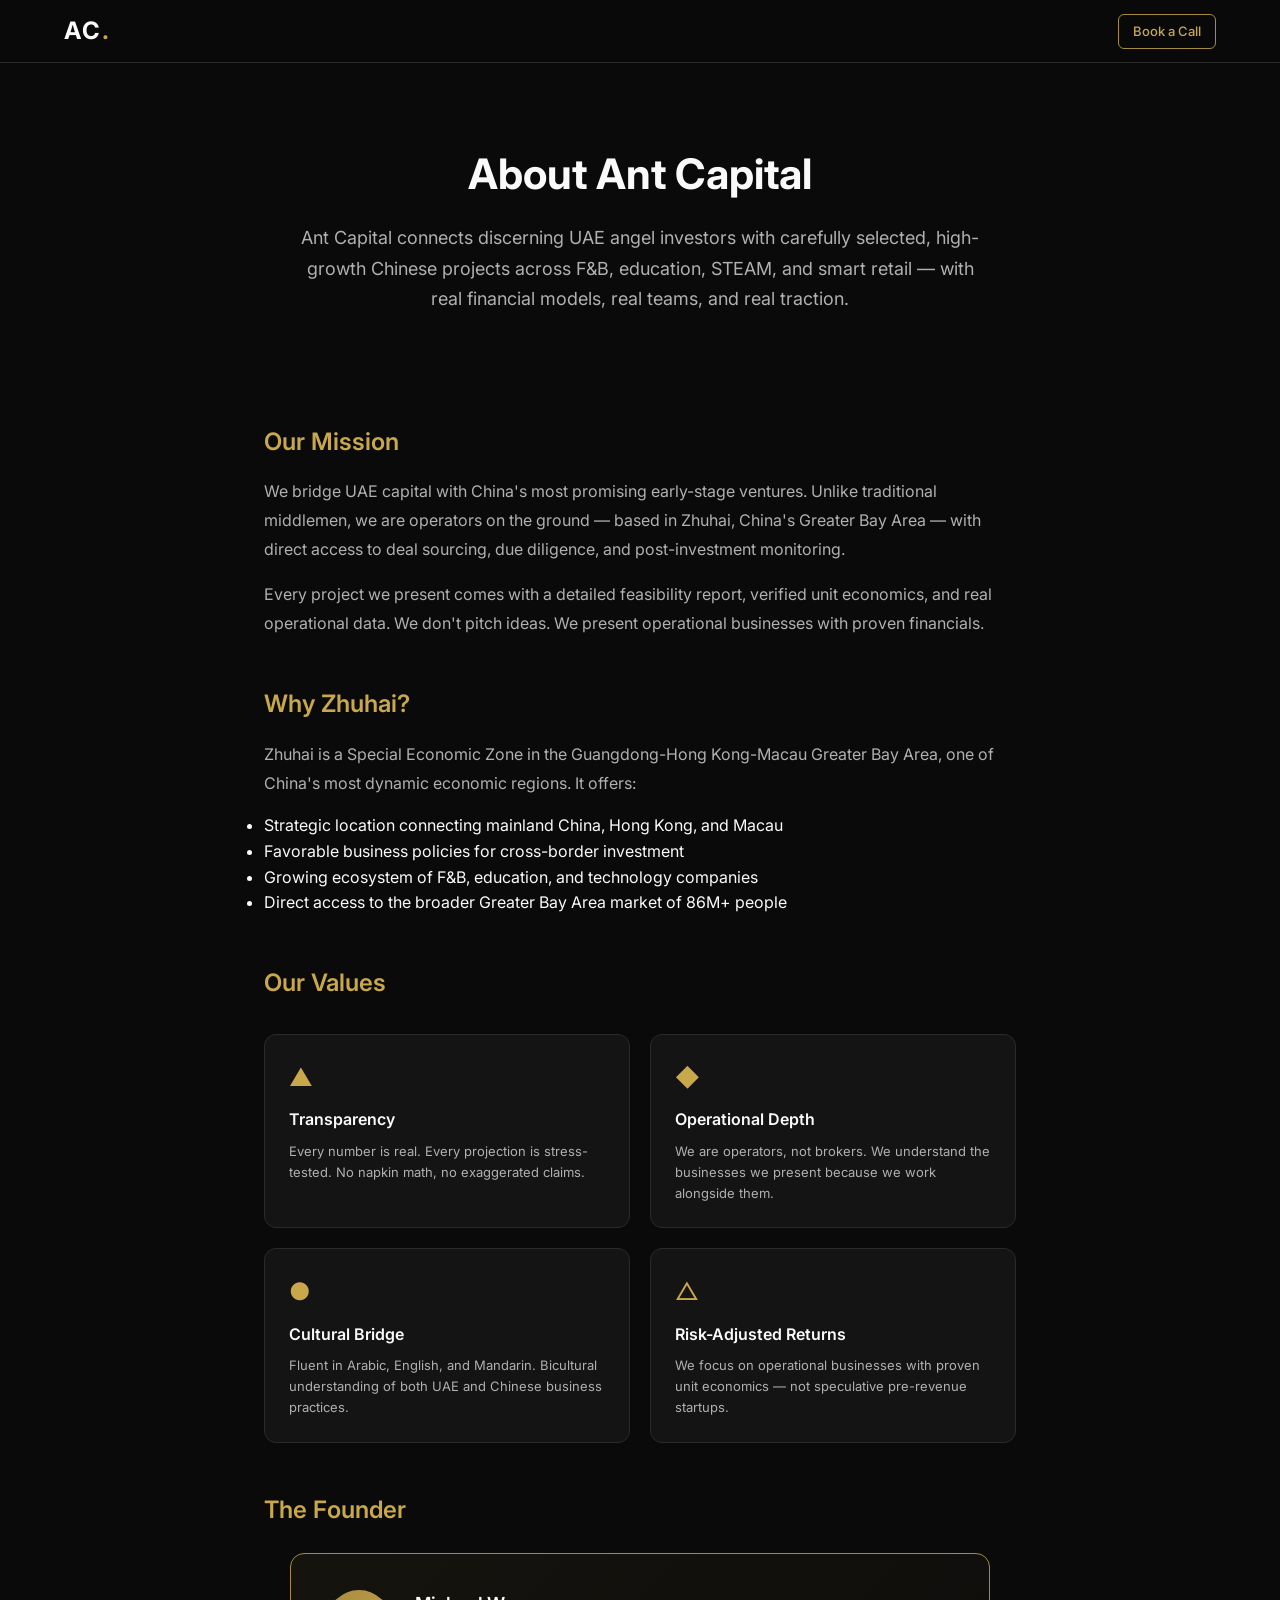
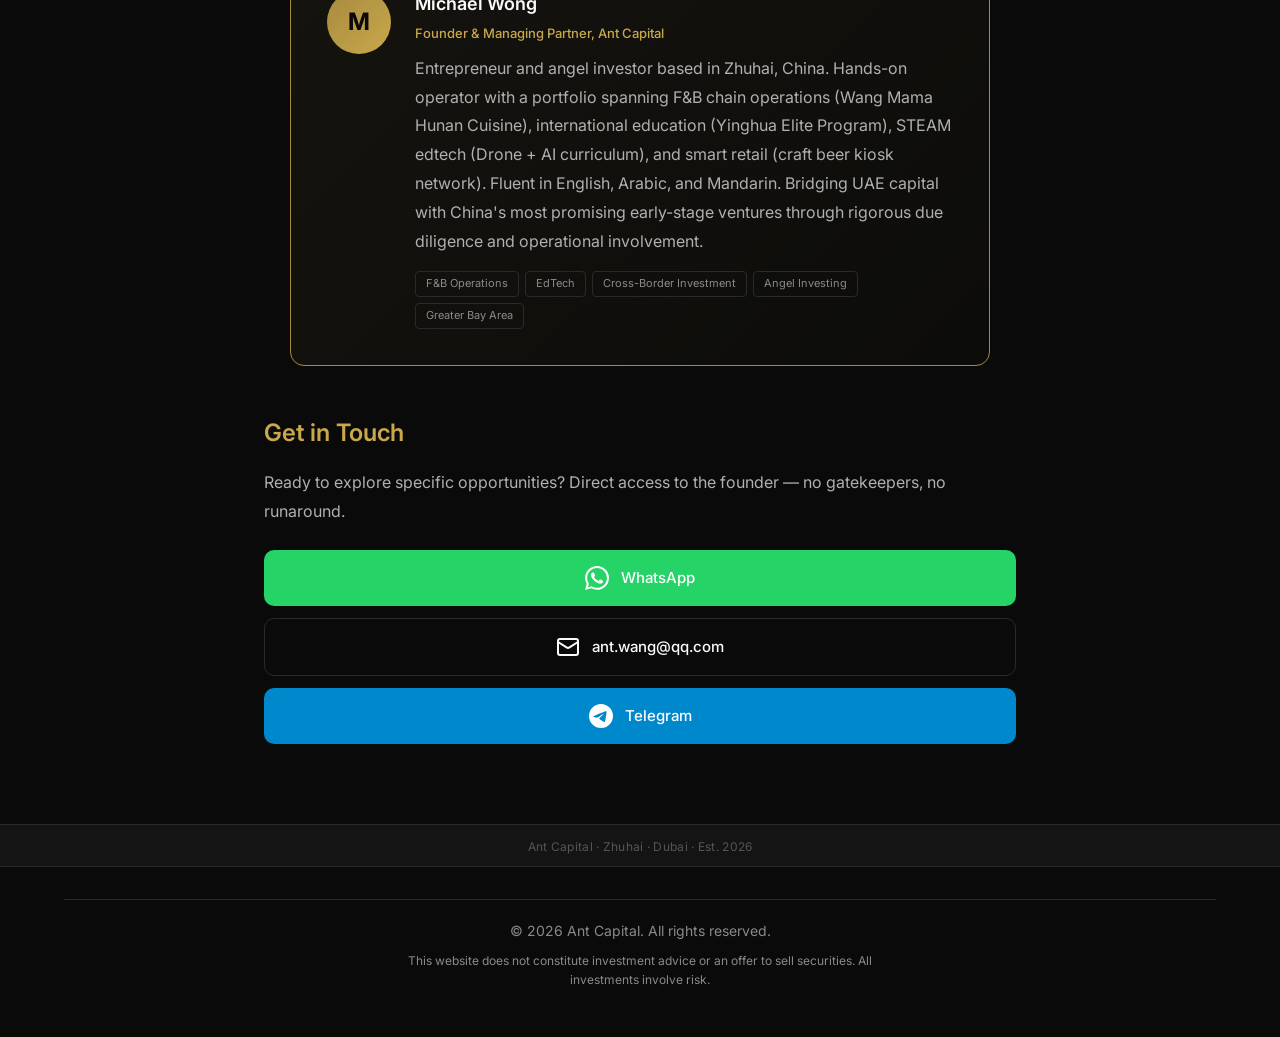
==== about.html @ ad4b2df5 "Fix all 17 issues: 5 P0 + 6 P1 + 6 P2 P0 fixes: - Fix social media dead links (replace # with real W" ====
<!DOCTYPE html>
<html lang="en">
<head>
<meta charset="UTF-8">
<meta name="viewport" content="width=device-width, initial-scale=1.0">
<title>About Ant Capital | Connecting UAE Capital with China Growth</title>
<meta name="description" content="Ant Capital connects UAE angel investors with vetted Chinese high-growth projects. Based in Zhuhai, China. Learn about our mission, founder, and investment approach.">
<meta property="og:title" content="About Ant Capital">
<meta property="og:description" content="Connecting UAE angel investors with vetted Chinese high-growth projects across F&B, education, STEAM, and smart retail.">
<meta property="og:type" content="website">
<meta property="og:url" content="https://china-antcapital.com/about.html">
<meta property="og:image" content="https://china-antcapital.com/og-image.png">
<meta property="og:site_name" content="Ant Capital">
<meta name="twitter:card" content="summary_large_image">
<meta name="twitter:image" content="https://china-antcapital.com/og-image.png">
<link rel="canonical" href="https://china-antcapital.com/about.html">
<link rel="preconnect" href="https://fonts.googleapis.com">
<link href="https://fonts.googleapis.com/css2?family=Inter:wght@300;400;500;600;700&display=swap" rel="stylesheet">
<link rel="stylesheet" href="style.css">
<style>
  .about-hero { text-align: center; padding: 140px 24px 60px; }
  .about-hero h1 { font-size: clamp(28px, 4vw, 42px); font-weight: 700; margin-bottom: 16px; }
  .about-hero p { color: var(--gray-light); font-size: 18px; max-width: 700px; margin: 0 auto; line-height: 1.7; }
  .about-container { max-width: 800px; margin: 0 auto 80px; padding: 0 24px; }
  .about-container h2 { font-size: 24px; color: var(--gold); margin: 48px 0 16px; font-weight: 600; }
  .about-container p { font-size: 16px; line-height: 1.8; color: var(--gray-light); margin-bottom: 16px; }
  .about-values { display: grid; grid-template-columns: repeat(auto-fit, minmax(240px, 1fr)); gap: 20px; margin: 32px 0; }
  .about-value { background: var(--dark-card); border: 1px solid var(--dark-border); border-radius: 12px; padding: 24px; }
  .about-value h4 { font-size: 16px; font-weight: 600; margin-bottom: 8px; color: var(--white); }
  .about-value p { font-size: 13px; color: var(--gray-light); margin: 0; line-height: 1.6; }
  .about-value-icon { font-size: 24px; color: var(--gold); margin-bottom: 10px; }
</style>
<script type="application/ld+json">
{
  "@context": "https://schema.org",
  "@type": "AboutPage",
  "name": "About Ant Capital",
  "url": "https://china-antcapital.com/about.html",
  "mainEntity": {
    "@type": "Organization",
    "name": "Ant Capital",
    "url": "https://china-antcapital.com",
    "foundingDate": "2026",
    "founder": {
      "@type": "Person",
      "name": "Michael Wong",
      "jobTitle": "Founder & Managing Partner",
      "email": "ant.wang@qq.com"
    },
    "address": {
      "@type": "PostalAddress",
      "addressLocality": "Zhuhai",
      "addressCountry": "CN"
    }
  }
}
</script>
<script type="application/ld+json">
{
  "@context": "https://schema.org",
  "@type": "BreadcrumbList",
  "itemListElement": [
    { "@type": "ListItem", "position": 1, "name": "Home", "item": "https://china-antcapital.com/" },
    { "@type": "ListItem", "position": 2, "name": "About", "item": "https://china-antcapital.com/about.html" }
  ]
}
</script>
</head>
<body>
<nav class="topbar">
  <div class="topbar-inner">
    <a href="/" class="logo">AC<span class="logo-accent">.</span></a>
    <div class="topbar-right">
      <a href="/#contact" class="topbar-cta">Book a Call</a>
    </div>
  </div>
</nav>

<div class="about-hero">
  <h1>About Ant Capital</h1>
  <p>Ant Capital connects discerning UAE angel investors with carefully selected, high-growth Chinese projects across F&B, education, STEAM, and smart retail — with real financial models, real teams, and real traction.</p>
</div>

<div class="about-container">
  <h2>Our Mission</h2>
  <p>We bridge UAE capital with China's most promising early-stage ventures. Unlike traditional middlemen, we are operators on the ground — based in Zhuhai, China's Greater Bay Area — with direct access to deal sourcing, due diligence, and post-investment monitoring.</p>
  <p>Every project we present comes with a detailed feasibility report, verified unit economics, and real operational data. We don't pitch ideas. We present operational businesses with proven financials.</p>

  <h2>Why Zhuhai?</h2>
  <p>Zhuhai is a Special Economic Zone in the Guangdong-Hong Kong-Macau Greater Bay Area, one of China's most dynamic economic regions. It offers:</p>
  <ul>
    <li>Strategic location connecting mainland China, Hong Kong, and Macau</li>
    <li>Favorable business policies for cross-border investment</li>
    <li>Growing ecosystem of F&B, education, and technology companies</li>
    <li>Direct access to the broader Greater Bay Area market of 86M+ people</li>
  </ul>

  <h2>Our Values</h2>
  <div class="about-values">
    <div class="about-value">
      <div class="about-value-icon">&#9650;</div>
      <h4>Transparency</h4>
      <p>Every number is real. Every projection is stress-tested. No napkin math, no exaggerated claims.</p>
    </div>
    <div class="about-value">
      <div class="about-value-icon">&#9670;</div>
      <h4>Operational Depth</h4>
      <p>We are operators, not brokers. We understand the businesses we present because we work alongside them.</p>
    </div>
    <div class="about-value">
      <div class="about-value-icon">&#9679;</div>
      <h4>Cultural Bridge</h4>
      <p>Fluent in Arabic, English, and Mandarin. Bicultural understanding of both UAE and Chinese business practices.</p>
    </div>
    <div class="about-value">
      <div class="about-value-icon">&#9651;</div>
      <h4>Risk-Adjusted Returns</h4>
      <p>We focus on operational businesses with proven unit economics — not speculative pre-revenue startups.</p>
    </div>
  </div>

  <h2>The Founder</h2>
  <div class="team-single" style="margin-top: 24px;">
    <div class="team-card founder-card">
      <div class="team-avatar">M</div>
      <div class="team-info">
        <h3 class="team-name">Michael Wong</h3>
        <div class="team-role">Founder & Managing Partner, Ant Capital</div>
        <p class="team-bio">Entrepreneur and angel investor based in Zhuhai, China. Hands-on operator with a portfolio spanning F&B chain operations (Wang Mama Hunan Cuisine), international education (Yinghua Elite Program), STEAM edtech (Drone + AI curriculum), and smart retail (craft beer kiosk network). Fluent in English, Arabic, and Mandarin. Bridging UAE capital with China's most promising early-stage ventures through rigorous due diligence and operational involvement.</p>
        <div class="team-tags">
          <span class="team-tag">F&B Operations</span>
          <span class="team-tag">EdTech</span>
          <span class="team-tag">Cross-Border Investment</span>
          <span class="team-tag">Angel Investing</span>
          <span class="team-tag">Greater Bay Area</span>
        </div>
      </div>
    </div>
  </div>

  <h2>Get in Touch</h2>
  <p>Ready to explore specific opportunities? Direct access to the founder — no gatekeepers, no runaround.</p>
  <div class="contact-methods" style="margin-top: 24px;">
    <a href="https://wa.me/8618666983319" class="contact-btn whatsapp" target="_blank" rel="noopener">
      <svg width="24" height="24" viewBox="0 0 24 24" fill="currentColor"><path d="M17.472 14.382c-.297-.149-1.758-.867-2.03-.967-.273-.099-.471-.148-.67.15-.197.297-.767.966-.94 1.164-.173.199-.347.223-.644.075-.297-.15-1.255-.463-2.39-1.475-.883-.788-1.48-1.761-1.653-2.059-.173-.297-.018-.458.13-.606.134-.133.298-.347.446-.52.149-.174.198-.298.298-.497.099-.198.05-.371-.025-.52-.075-.149-.669-1.612-.916-2.207-.242-.579-.487-.5-.669-.51-.173-.008-.371-.01-.57-.01-.198 0-.52.074-.792.372-.272.297-1.04 1.016-1.04 2.479 0 1.462 1.065 2.875 1.213 3.074.149.198 2.096 3.2 5.077 4.487.709.306 1.262.489 1.694.625.712.227 1.36.195 1.871.118.571-.085 1.758-.719 2.006-1.413.248-.694.248-1.289.173-1.413-.074-.124-.272-.198-.57-.347m-5.421 7.403h-.004a9.87 9.87 0 01-5.031-1.378l-.361-.214-3.741.982.998-3.648-.235-.374a9.86 9.86 0 01-1.51-5.26c.001-5.45 4.436-9.884 9.888-9.884 2.64 0 5.122 1.03 6.988 2.898a9.825 9.825 0 012.893 6.994c-.003 5.45-4.437 9.884-9.885 9.884m8.413-18.297A11.815 11.815 0 0012.05 0C5.495 0 .16 5.335.157 11.892c0 2.096.547 4.142 1.588 5.945L.057 24l6.305-1.654a11.882 11.882 0 005.683 1.448h.005c6.554 0 11.89-5.335 11.893-11.893a11.821 11.821 0 00-3.48-8.413z"/></svg>
      <span>WhatsApp</span>
    </a>
    <a href="mailto:ant.wang@qq.com" class="contact-btn email">
      <svg width="24" height="24" viewBox="0 0 24 24" fill="none" stroke="currentColor" stroke-width="2" stroke-linecap="round" stroke-linejoin="round"><rect x="2" y="4" width="20" height="16" rx="2"/><path d="m22 7-8.97 5.7a1.94 1.94 0 0 1-2.06 0L2 7"/></svg>
      <span>ant.wang@qq.com</span>
    </a>
    <a href="https://t.me/MichaelWong7898" class="contact-btn telegram" target="_blank" rel="noopener">
      <svg width="24" height="24" viewBox="0 0 24 24" fill="currentColor"><path d="M11.944 0A12 12 0 0 0 0 12a12 12 0 0 0 12 12 12 12 0 0 0 12-12A12 12 0 0 0 12 0a12 12 0 0 0-.056 0zm4.962 7.224c.1-.002.321.023.465.14a.506.506 0 0 1 .171.325c.016.093.036.306.02.472-.18 1.898-.962 6.502-1.36 8.627-.168.9-.499 1.201-.82 1.23-.696.065-1.225-.46-1.9-.902-1.056-.693-1.653-1.124-2.678-1.8-1.185-.78-.417-1.21.258-1.91.177-.184 3.247-2.977 3.307-3.23.007-.032.014-.15-.056-.212s-.174-.041-.249-.024c-.106.024-1.793 1.14-5.061 3.345-.48.33-.913.49-1.302.48-.428-.008-1.252-.241-1.865-.44-.752-.245-1.349-.374-1.297-.789.027-.216.325-.437.893-.663 3.498-1.524 5.83-2.529 6.998-3.014 3.332-1.386 4.025-1.627 4.476-1.635z"/></svg>
      <span>Telegram</span>
    </a>
  </div>
</div>

<footer class="footer">
  <div class="container">
    <div class="footer-bottom">
      <p>&copy; 2026 Ant Capital. All rights reserved.</p>
      <p class="footer-disclaimer">This website does not constitute investment advice or an offer to sell securities. All investments involve risk.</p>
    </div>
  </div>
</footer>
<script src="stats.js"></script>
</body>
</html>
---- style.css ----
/* ==================== CSS Variables ==================== */
:root {
  --gold: #C9A84C;
  --gold-light: #E8D48B;
  --gold-dark: #A68A3E;
  --dark: #0A0A0A;
  --dark-card: #141414;
  --dark-border: #2A2A2A;
  --white: #FAFAFA;
  --gray: #8A8A8A;
  --gray-light: #B0B0B0;
  --font-en: 'Inter', sans-serif;
  --font-ar: 'Noto Sans Arabic', sans-serif;
  --font-zh: 'Noto Sans SC', sans-serif;
}

/* ==================== Reset ==================== */
*, *::before, *::after { margin: 0; padding: 0; box-sizing: border-box; }

html { scroll-behavior: smooth; }

body {
  background: var(--dark);
  color: var(--white);
  font-family: var(--font-en);
  line-height: 1.6;
  overflow-x: hidden;
}

body[lang="ar"] {
  font-family: var(--font-ar);
  direction: rtl;
}

body[lang="zh"] {
  font-family: var(--font-zh);
  direction: ltr;
}

a { color: inherit; text-decoration: none; }
img { max-width: 100%; }

.container { max-width: 1200px; margin: 0 auto; padding: 0 24px; }

.gold { color: var(--gold); }

/* ==================== Topbar ==================== */
.topbar {
  position: fixed;
  top: 0; left: 0; right: 0;
  z-index: 1000;
  background: rgba(10,10,10,0.85);
  backdrop-filter: blur(20px);
  border-bottom: 1px solid var(--dark-border);
  padding: 12px 0;
}

.topbar-inner {
  max-width: 1200px;
  margin: 0 auto;
  padding: 0 24px;
  display: flex;
  justify-content: space-between;
  align-items: center;
}

.topbar-right {
  display: flex;
  align-items: center;
  gap: 16px;
}

.topbar-cta {
  font-size: 13px;
  font-weight: 500;
  color: var(--gold);
  border: 1px solid var(--gold-dark);
  padding: 6px 14px;
  border-radius: 6px;
  transition: all 0.3s;
  white-space: nowrap;
}

.topbar-cta:hover {
  background: var(--gold);
  color: var(--dark);
}

.topbar-link {
  font-size: 13px;
  font-weight: 500;
  color: var(--gray-light);
  transition: color 0.2s;
}

.topbar-link:hover {
  color: var(--gold);
}

.logo {
  font-size: 24px;
  font-weight: 700;
  letter-spacing: 2px;
  color: var(--white);
}

.logo-accent { color: var(--gold); }

.lang-switcher {
  display: flex;
  gap: 4px;
  background: var(--dark-card);
  border-radius: 8px;
  padding: 4px;
  border: 1px solid var(--dark-border);
}

.lang-btn {
  background: transparent;
  border: none;
  color: var(--gray);
  padding: 6px 14px;
  border-radius: 6px;
  cursor: pointer;
  font-size: 13px;
  font-weight: 500;
  transition: all 0.3s;
  font-family: var(--font-en);
}

.lang-btn:hover { color: var(--white); }
.lang-btn.active {
  background: var(--gold);
  color: var(--dark);
}

/* ==================== Hero ==================== */
.hero {
  position: relative;
  min-height: 100vh;
  display: flex;
  align-items: center;
  justify-content: center;
  text-align: center;
  overflow: hidden;
  background: radial-gradient(ellipse at 50% 0%, rgba(201,168,76,0.15) 0%, transparent 60%),
              radial-gradient(ellipse at 80% 50%, rgba(201,168,76,0.05) 0%, transparent 40%),
              var(--dark);
}

.hero::before {
  content: '';
  position: absolute;
  top: -50%; left: -50%;
  width: 200%; height: 200%;
  background: repeating-linear-gradient(
    0deg,
    transparent,
    transparent 49px,
    rgba(201,168,76,0.03) 50px
  ),
  repeating-linear-gradient(
    90deg,
    transparent,
    transparent 49px,
    rgba(201,168,76,0.03) 50px
  );
  animation: gridMove 20s linear infinite;
}

@keyframes gridMove {
  0% { transform: translate(0, 0); }
  100% { transform: translate(50px, 50px); }
}

.hero-content {
  position: relative;
  z-index: 1;
  padding: 120px 24px 80px;
  max-width: 900px;
}

.hero-badge {
  display: inline-block;
  border: 1px solid var(--gold-dark);
  color: var(--gold);
  font-size: 12px;
  font-weight: 600;
  letter-spacing: 3px;
  padding: 8px 20px;
  border-radius: 4px;
  margin-bottom: 32px;
}

.hero h1 {
  font-size: clamp(40px, 7vw, 80px);
  font-weight: 700;
  line-height: 1.1;
  margin-bottom: 24px;
  letter-spacing: -1px;
}

.hero-sub {
  font-size: clamp(16px, 2vw, 20px);
  color: var(--gray-light);
  max-width: 640px;
  margin: 0 auto 40px;
  line-height: 1.7;
  font-weight: 300;
}

.hero-cta {
  display: flex;
  gap: 16px;
  justify-content: center;
  flex-wrap: wrap;
  margin-bottom: 64px;
}

.btn {
  display: inline-flex;
  align-items: center;
  justify-content: center;
  padding: 16px 36px;
  border-radius: 8px;
  font-size: 15px;
  font-weight: 600;
  transition: all 0.3s;
  cursor: pointer;
  border: none;
}

.btn-primary {
  background: var(--gold);
  color: var(--dark);
}

.btn-primary:hover {
  background: var(--gold-light);
  transform: translateY(-2px);
  box-shadow: 0 8px 30px rgba(201,168,76,0.3);
}

.btn-outline {
  background: transparent;
  border: 1px solid var(--dark-border);
  color: var(--white);
}

.btn-outline:hover {
  border-color: var(--gold);
  color: var(--gold);
}

.hero-stats {
  display: flex;
  justify-content: center;
  gap: 48px;
  flex-wrap: wrap;
}

.stat { text-align: center; }

.stat-num {
  font-size: 36px;
  font-weight: 700;
  color: var(--gold);
  letter-spacing: -0.5px;
}

.stat-label {
  font-size: 13px;
  color: var(--gray);
  margin-top: 4px;
  letter-spacing: 0.5px;
}

/* ==================== Sections ==================== */
.section {
  padding: 100px 0;
}

.section-title {
  font-size: clamp(28px, 4vw, 42px);
  font-weight: 700;
  text-align: center;
  margin-bottom: 12px;
}

.section-subtitle {
  text-align: center;
  color: var(--gray-light);
  font-size: 17px;
  margin-bottom: 60px;
  font-weight: 300;
}

/* ==================== Why Cards ==================== */
.why {
  background: linear-gradient(180deg, var(--dark) 0%, var(--dark-card) 100%);
}

.grid-3 {
  display: grid;
  grid-template-columns: repeat(4, 1fr);
  gap: 20px;
}

.card {
  background: var(--dark);
  border: 1px solid var(--dark-border);
  border-radius: 12px;
  padding: 24px 20px;
  transition: all 0.3s;
}

.card:hover {
  border-color: var(--gold-dark);
  transform: translateY(-4px);
  box-shadow: 0 12px 40px rgba(0,0,0,0.4);
}

.card-icon {
  font-size: 30px;
  margin-bottom: 14px;
}

.card h3 {
  font-size: 17px;
  font-weight: 600;
  margin-bottom: 8px;
}

.card p {
  color: var(--gray-light);
  font-size: 13px;
  line-height: 1.6;
}

/* ==================== Sectors ==================== */
.sectors {
  background: var(--dark-card);
}

.grid-4 {
  display: grid;
  grid-template-columns: repeat(auto-fit, minmax(220px, 1fr));
  gap: 20px;
}

.sector-card {
  background: var(--dark);
  border: 1px solid var(--dark-border);
  border-radius: 12px;
  padding: 28px;
  text-align: center;
  transition: all 0.3s;
}

.sector-card:hover {
  border-color: var(--gold);
  background: rgba(201,168,76,0.05);
}

.sector-icon { font-size: 32px; margin-bottom: 16px; }

.sector-card h4 {
  font-size: 17px;
  font-weight: 600;
  margin-bottom: 6px;
}

.sector-card p {
  font-size: 13px;
  color: var(--gray);
}

.hero-svg-bg {
  pointer-events: none;
}

/* ==================== Projects ==================== */
.projects {
  background: linear-gradient(180deg, var(--dark-card) 0%, var(--dark) 100%);
}

.projects-grid {
  display: grid;
  grid-template-columns: repeat(4, 1fr);
  gap: 16px;
  margin-bottom: 32px;
}

.project-card {
  background: var(--dark-card);
  border: 1px solid var(--dark-border);
  border-radius: 14px;
  padding: 20px;
  transition: all 0.3s;
  display: flex;
  flex-direction: column;
}

.project-card:hover {
  border-color: var(--gold-dark);
  transform: translateY(-4px);
  box-shadow: 0 16px 48px rgba(0,0,0,0.5);
}

.project-header {
  display: flex;
  justify-content: space-between;
  align-items: center;
  margin-bottom: 10px;
}

.project-img {
  width: 100%;
  height: 180px;
  border-radius: 10px;
  overflow: hidden;
  margin-bottom: 16px;
  background: var(--dark);
  border: 1px solid var(--dark-border);
}

.project-img svg {
  opacity: 0.9;
}

.project-tag {
  font-size: 12px;
  font-weight: 600;
  padding: 4px 12px;
  border-radius: 4px;
  letter-spacing: 0.5px;
}

.tag-energy { background: rgba(34,197,94,0.15); color: #22C55E; }
.tag-ai { background: rgba(99,102,241,0.15); color: #818CF8; }
.tag-health { background: rgba(236,72,153,0.15); color: #EC4899; }
.tag-infra { background: rgba(251,146,60,0.15); color: #FB923C; }
.tag-fb { background: rgba(249,115,22,0.15); color: #F97316; }
.tag-edu { background: rgba(59,130,246,0.15); color: #3B82F6; }
.tag-tech { background: rgba(139,92,246,0.15); color: #8B5CF6; }
.tag-retail { background: rgba(34,211,238,0.15); color: #22D3EE; }

.project-status {
  font-size: 11px;
  font-weight: 600;
  padding: 4px 10px;
  border-radius: 4px;
  letter-spacing: 0.5px;
}

.status-open { background: rgba(201,168,76,0.15); color: var(--gold); }

/* Project top row: logo + title */
.project-top {
  display: flex;
  gap: 10px;
  align-items: flex-start;
  margin-bottom: 10px;
}

.project-logo {
  width: 40px;
  height: 40px;
  border-radius: 10px;
  background: var(--dark);
  border: 1px solid var(--dark-border);
  display: flex;
  align-items: center;
  justify-content: center;
  font-size: 18px;
  flex-shrink: 0;
}

.project-title-wrap { flex: 1; min-width: 0; }

.project-one-liner {
  font-size: 13px;
  color: var(--gray);
  line-height: 1.5;
  margin-top: 2px;
}

.project-name {
  font-size: 16px;
  font-weight: 700;
  line-height: 1.3;
  margin-bottom: 0;
}

.project-desc {
  color: var(--gray-light);
  font-size: 13px;
  line-height: 1.6;
  margin-bottom: 16px;
  flex-grow: 1;
}

.project-metrics {
  display: grid;
  grid-template-columns: repeat(3, 1fr);
  gap: 8px;
  padding: 14px 0;
  border-top: 1px solid var(--dark-border);
  border-bottom: 1px solid var(--dark-border);
  margin-bottom: 20px;
}

.metric-label {
  font-size: 11px;
  color: var(--gray);
  margin-bottom: 6px;
  text-transform: uppercase;
  letter-spacing: 0.5px;
}

.metric-value {
  font-size: 15px;
  font-weight: 700;
}

/* Risk levels */
.risk-low-medium { color: #22C55E; }
.risk-medium { color: #EAB308; }
.risk-medium-high { color: #F97316; }
.risk-high { color: #EF4444; }

.project-coop {
  margin-bottom: 12px;
}

.coop-tags {
  display: flex;
  flex-wrap: wrap;
  gap: 4px;
}

.coop-tag {
  font-size: 11px;
  padding: 3px 8px;
  border: 1px solid var(--dark-border);
  border-radius: 4px;
  color: var(--gray-light);
}

.project-inquiry {
  display: block;
  text-align: center;
  padding: 10px;
  background: rgba(201,168,76,0.08);
  border: 1px solid rgba(201,168,76,0.25);
  border-radius: 8px;
  color: var(--gold);
  font-size: 13px;
  font-weight: 600;
  transition: all 0.3s;
}

.project-inquiry:hover {
  background: rgba(201,168,76,0.15);
  border-color: var(--gold);
  transform: translateY(-1px);
}

.projects-note {
  text-align: center;
  font-size: 12px;
  color: #555;
  line-height: 1.6;
  max-width: 700px;
  margin: 0 auto;
}

/* ==================== Process ==================== */
.process {
  background: var(--dark);
}

.process-steps {
  display: grid;
  grid-template-columns: repeat(auto-fit, minmax(260px, 1fr));
  gap: 32px;
  margin-top: 48px;
}

.step { position: relative; padding-left: 0; }

.step-num {
  font-size: 48px;
  font-weight: 800;
  color: rgba(201,168,76,0.5);
  line-height: 1;
  margin-bottom: 12px;
  font-family: var(--font-en);
}

.step h4 {
  font-size: 18px;
  font-weight: 600;
  margin-bottom: 8px;
}

.step p {
  color: var(--gray-light);
  font-size: 14px;
  line-height: 1.7;
}

/* ==================== CTA ==================== */
.cta-section {
  background: var(--dark-card);
}

.cta-box {
  max-width: 700px;
  margin: 0 auto;
  text-align: center;
  padding: 60px 40px;
  background: var(--dark);
  border: 1px solid var(--dark-border);
  border-radius: 16px;
}

.cta-box h2 {
  font-size: clamp(24px, 3vw, 34px);
  font-weight: 700;
  margin-bottom: 16px;
}

.cta-box > p {
  color: var(--gray-light);
  margin-bottom: 32px;
  font-size: 16px;
}

.contact-methods {
  display: flex;
  flex-direction: column;
  gap: 12px;
  margin-bottom: 24px;
}

.contact-btn {
  display: inline-flex;
  align-items: center;
  justify-content: center;
  gap: 12px;
  padding: 16px 28px;
  border-radius: 10px;
  font-size: 15px;
  font-weight: 500;
  transition: all 0.3s;
}

.contact-btn svg { flex-shrink: 0; }

.whatsapp {
  background: #25D366;
  color: #fff;
}

.whatsapp:hover {
  background: #1FAD57;
  transform: translateY(-2px);
  box-shadow: 0 8px 24px rgba(37,211,102,0.3);
}

.email {
  background: transparent;
  border: 1px solid var(--dark-border);
  color: var(--white);
}

.email:hover {
  border-color: var(--gold);
  color: var(--gold);
}

.cta-note {
  font-size: 13px;
  color: var(--gray);
  margin-top: 8px;
}

/* ==================== Social ==================== */
.social-section {
  padding: 60px 0;
  background: var(--dark);
  border-top: 1px solid var(--dark-border);
}

.social-label {
  text-align: center;
  color: var(--gray);
  font-size: 14px;
  margin-bottom: 20px;
  letter-spacing: 0.5px;
}

.social-links {
  display: flex;
  justify-content: center;
  gap: 16px;
  flex-wrap: wrap;
}

.social-link {
  display: inline-flex;
  align-items: center;
  gap: 8px;
  padding: 10px 20px;
  border: 1px solid var(--dark-border);
  border-radius: 8px;
  font-size: 14px;
  color: var(--gray-light);
  transition: all 0.3s;
}

.social-link:hover {
  border-color: var(--gold);
  color: var(--gold);
}

/* ==================== Footer ==================== */
.footer {
  padding: 32px 0;
  background: var(--dark);
  border-top: 1px solid var(--dark-border);
  text-align: center;
}

.footer p { font-size: 14px; color: var(--gray); }

.footer-disclaimer {
  font-size: 12px !important;
  color: #555;
  margin-top: 8px;
  max-width: 500px;
  margin-left: auto;
  margin-right: auto;
}

/* ==================== Trust Bar ==================== */
.trust-bar {
  padding: 24px 0;
  background: var(--dark-card);
  border-top: 1px solid var(--dark-border);
  border-bottom: 1px solid var(--dark-border);
}

.trust-items {
  display: flex;
  justify-content: center;
  align-items: center;
  flex-wrap: wrap;
  gap: 12px;
}

.trust-item {
  display: flex;
  align-items: center;
  gap: 8px;
  font-size: 13px;
  color: var(--gray-light);
  font-weight: 400;
}

.trust-icon { font-size: 16px; }

.trust-divider {
  width: 1px;
  height: 16px;
  background: var(--dark-border);
  margin: 0 12px;
}

/* ==================== Team Section ==================== */
.team-section {
  background: linear-gradient(180deg, var(--dark) 0%, var(--dark-card) 100%);
}

.team-single {
  max-width: 700px;
  margin: 0 auto;
}

.founder-card {
  border: 1px solid var(--gold-dark) !important;
  background: linear-gradient(135deg, rgba(201,168,76,0.06), rgba(201,168,76,0.01)) !important;
}

.team-grid {
  display: grid;
  grid-template-columns: repeat(auto-fit, minmax(360px, 1fr));
  gap: 24px;
  max-width: 900px;
  margin: 0 auto;
}

.team-card {
  background: var(--dark);
  border: 1px solid var(--dark-border);
  border-radius: 14px;
  padding: 36px;
  display: flex;
  gap: 24px;
  align-items: flex-start;
  transition: all 0.3s;
}

.team-card:hover {
  border-color: var(--gold-dark);
  transform: translateY(-2px);
  box-shadow: 0 12px 36px rgba(0,0,0,0.4);
}

.team-avatar {
  width: 64px;
  height: 64px;
  border-radius: 50%;
  background: linear-gradient(135deg, var(--gold-dark), var(--gold));
  display: flex;
  align-items: center;
  justify-content: center;
  font-size: 24px;
  font-weight: 700;
  color: var(--dark);
  flex-shrink: 0;
}

.team-avatar-blue {
  background: linear-gradient(135deg, #6366F1, #818CF8);
  color: #fff;
}

.team-info { flex: 1; min-width: 0; }

.team-name {
  font-size: 18px;
  font-weight: 600;
  margin-bottom: 4px;
}

.team-role {
  font-size: 13px;
  color: var(--gold);
  font-weight: 500;
  margin-bottom: 10px;
}

.team-bio {
  font-size: 14px;
  color: var(--gray-light);
  line-height: 1.7;
  margin-bottom: 14px;
}

.team-tags {
  display: flex;
  flex-wrap: wrap;
  gap: 6px;
}

.team-tag {
  font-size: 11px;
  padding: 3px 10px;
  border: 1px solid var(--dark-border);
  border-radius: 4px;
  color: var(--gray);
}

/* Telegram Button */
.telegram {
  background: #0088CC;
  color: #fff;
}

.telegram:hover {
  background: #006FA6;
  transform: translateY(-2px);
  box-shadow: 0 8px 24px rgba(0,136,204,0.3);
}

/* ==================== Footer ==================== */
.footer-top {
  display: flex;
  align-items: center;
  justify-content: center;
  gap: 16px;
  margin-bottom: 16px;
}

.footer-tagline {
  font-size: 13px;
  color: var(--gray);
}

/* ==================== RTL Support ==================== */
body[lang="ar"] .hero-badge { letter-spacing: 1px; }

/* ==================== Responsive ==================== */
@media (max-width: 1024px) {
  .grid-3 { grid-template-columns: repeat(2, 1fr); }
}

@media (max-width: 768px) {
  .hero-stats { gap: 24px; }
  .stat-num { font-size: 28px; }
  .cta-box { padding: 40px 24px; }
  .process-steps { grid-template-columns: 1fr; }
  .grid-3 { grid-template-columns: 1fr; }
  .projects-grid { grid-template-columns: 1fr; }
  .project-metrics { grid-template-columns: 1fr 1fr 1fr; gap: 12px; }
  .metric-value { font-size: 16px; }
  .project-card { padding: 24px; }
  .coop-tags { gap: 4px; }
  body[lang="ar"] .project-inquiry { text-align: center; }
  .trust-divider { display: none; }
  .trust-items { flex-direction: column; gap: 10px; }
  .trust-items { text-align: center; }
  .team-card { flex-direction: column; align-items: center; text-align: center; padding: 28px 20px; }
  .team-tags { justify-content: center; }
  .team-grid { grid-template-columns: 1fr; }
  .topbar-cta { display: none; }
}

/* ==================== Stats Banner ==================== */
.stats-banner {
  padding: 8px 0;
  background: var(--dark-card);
  border-top: 1px solid var(--dark-border);
  text-align: center;
}

.stats-banner-text {
  font-size: 12px;
  color: #555;
  letter-spacing: 0.3px;
}

/* ==================== Footer Grid ==================== */
.footer-grid {
  display: grid;
  grid-template-columns: 2fr 1fr 1fr 1.5fr;
  gap: 32px;
  padding: 48px 0 32px;
}

.footer-col { display: flex; flex-direction: column; gap: 8px; }

.footer-col a {
  font-size: 13px;
  color: var(--gray-light);
  transition: color 0.2s;
}
.footer-col a:hover { color: var(--gold); }

.footer-heading {
  font-size: 13px;
  font-weight: 600;
  color: var(--white);
  text-transform: uppercase;
  letter-spacing: 1px;
  margin-bottom: 8px;
}

.footer-brand .logo { margin-bottom: 8px; }

.footer-contact { display: flex; gap: 6px; align-items: center; margin-top: 8px; }
.footer-contact a { font-size: 12px; color: var(--gray); }
.footer-contact a:hover { color: var(--gold); }
.footer-dot { color: var(--dark-border); font-size: 12px; }

.footer-news-desc { font-size: 12px; color: var(--gray); margin-bottom: 8px; }

.footer-news { display: flex; gap: 6px; }
.footer-news-input {
  flex: 1;
  background: var(--dark-card);
  border: 1px solid var(--dark-border);
  border-radius: 6px;
  padding: 8px 12px;
  color: var(--white);
  font-size: 12px;
  font-family: var(--font-en);
  outline: none;
}
.footer-news-input:focus { border-color: var(--gold-dark); }
.footer-news-btn {
  background: var(--gold);
  color: var(--dark);
  border: none;
  border-radius: 6px;
  padding: 8px 14px;
  font-size: 12px;
  font-weight: 600;
  cursor: pointer;
  white-space: nowrap;
  transition: all 0.2s;
}
.footer-news-btn:hover { background: var(--gold-light); }

.footer-bottom {
  border-top: 1px solid var(--dark-border);
  padding: 20px 0 16px;
  text-align: center;
}

/* ==================== Cookie Banner ==================== */
.cookie-banner {
  position: fixed;
  bottom: 0;
  left: 0;
  right: 0;
  z-index: 9999;
  background: var(--dark-card);
  border-top: 1px solid var(--gold-dark);
  padding: 16px 24px;
  animation: cookieSlideUp 0.4s ease;
}

@keyframes cookieSlideUp {
  from { transform: translateY(100%); opacity: 0; }
  to { transform: translateY(0); opacity: 1; }
}

.cookie-content {
  max-width: 1100px;
  margin: 0 auto;
  display: flex;
  align-items: center;
  justify-content: space-between;
  gap: 16px;
  flex-wrap: wrap;
}

.cookie-text {
  font-size: 13px;
  color: var(--gray-light);
  flex: 1;
  min-width: 280px;
}
.cookie-text a { color: var(--gold); text-decoration: underline; }

.cookie-actions { display: flex; gap: 8px; }

.cookie-btn {
  padding: 8px 20px;
  border-radius: 6px;
  font-size: 13px;
  font-weight: 600;
  cursor: pointer;
  border: none;
  transition: all 0.2s;
}

.cookie-accept {
  background: var(--gold);
  color: var(--dark);
}
.cookie-accept:hover { background: var(--gold-light); }

.cookie-decline {
  background: transparent;
  border: 1px solid var(--dark-border);
  color: var(--gray-light);
}
.cookie-decline:hover { border-color: var(--gray); color: var(--white); }

/* ==================== FAQ Section ==================== */
.faq-section {
  background: linear-gradient(180deg, var(--dark) 0%, var(--dark-card) 100%);
}

.faq-list {
  max-width: 800px;
  margin: 0 auto;
}

.faq-item {
  border: 1px solid var(--dark-border);
  border-radius: 10px;
  margin-bottom: 12px;
  overflow: hidden;
  transition: border-color 0.2s;
}

.faq-item:hover { border-color: var(--gold-dark); }

.faq-question {
  display: flex;
  justify-content: space-between;
  align-items: center;
  padding: 20px 24px;
  cursor: pointer;
  font-size: 15px;
  font-weight: 500;
  color: var(--white);
  user-select: none;
}

.faq-question .faq-icon {
  color: var(--gold);
  font-size: 20px;
  transition: transform 0.3s;
  flex-shrink: 0;
  margin-left: 12px;
}

.faq-item.open .faq-icon { transform: rotate(45deg); }

.faq-answer {
  max-height: 0;
  overflow: hidden;
  transition: max-height 0.3s ease, padding 0.3s ease;
  padding: 0 24px;
}

.faq-item.open .faq-answer {
  max-height: 400px;
  padding: 0 24px 20px;
}

.faq-answer p {
  font-size: 14px;
  color: var(--gray-light);
  line-height: 1.7;
}

/* ==================== Blog Index ==================== */
.blog-index-grid {
  display: grid;
  grid-template-columns: repeat(auto-fit, minmax(320px, 1fr));
  gap: 24px;
}

.blog-index-card {
  background: var(--dark-card);
  border: 1px solid var(--dark-border);
  border-radius: 14px;
  overflow: hidden;
  transition: all 0.3s;
}

.blog-index-card:hover {
  border-color: var(--gold-dark);
  transform: translateY(-4px);
  box-shadow: 0 12px 40px rgba(0,0,0,0.4);
}

.blog-index-card-header {
  padding: 24px 24px 0;
}

.blog-index-card-tag {
  font-size: 11px;
  font-weight: 600;
  padding: 4px 10px;
  border-radius: 4px;
  background: rgba(201,168,76,0.15);
  color: var(--gold);
}

.blog-index-card-date {
  font-size: 12px;
  color: var(--gray);
  margin-top: 8px;
}

.blog-index-card h3 {
  font-size: 18px;
  font-weight: 700;
  margin: 12px 0 8px;
  line-height: 1.3;
  padding: 0 24px;
}

.blog-index-card p {
  font-size: 14px;
  color: var(--gray-light);
  line-height: 1.6;
  padding: 0 24px 20px;
}

.blog-index-card-link {
  display: block;
  padding: 12px 24px;
  border-top: 1px solid var(--dark-border);
  text-align: center;
  font-size: 13px;
  font-weight: 600;
  color: var(--gold);
  transition: background 0.2s;
}

.blog-index-card-link:hover { background: rgba(201,168,76,0.05); }

/* ==================== Legal Pages ==================== */
.legal-container {
  max-width: 800px;
  margin: 120px auto 80px;
  padding: 0 24px;
}

.legal-container h1 {
  font-size: clamp(28px, 4vw, 40px);
  font-weight: 700;
  margin-bottom: 16px;
}

.legal-container .legal-date {
  font-size: 14px;
  color: var(--gray);
  margin-bottom: 40px;
}

.legal-container h2 {
  font-size: 22px;
  color: var(--gold);
  margin: 36px 0 16px;
  font-weight: 600;
}

.legal-container h3 {
  font-size: 18px;
  margin: 24px 0 12px;
  color: var(--white);
}

.legal-container p {
  font-size: 16px;
  line-height: 1.8;
  color: var(--gray-light);
  margin-bottom: 16px;
}

.legal-container ul {
  margin: 16px 0 24px 24px;
}

.legal-container li {
  font-size: 15px;
  color: var(--gray-light);
  line-height: 1.7;
  margin-bottom: 8px;
}

.legal-container a {
  color: var(--gold);
  text-decoration: underline;
}

/* ==================== 404 Page ==================== */
.not-found {
  min-height: 100vh;
  display: flex;
  align-items: center;
  justify-content: center;
  text-align: center;
  padding: 120px 24px 80px;
}

.not-found h1 {
  font-size: clamp(80px, 15vw, 160px);
  font-weight: 800;
  color: var(--gold);
  line-height: 1;
}

.not-found h2 {
  font-size: 24px;
  font-weight: 600;
  margin: 16px 0 8px;
}

.not-found p {
  color: var(--gray-light);
  margin-bottom: 32px;
  font-size: 16px;
}

/* ==================== Responsive Footer ==================== */
@media (max-width: 768px) {
  .footer-grid { grid-template-columns: 1fr 1fr; gap: 24px; }
  .footer-brand { grid-column: 1 / -1; }
  .cookie-content { flex-direction: column; text-align: center; }
}
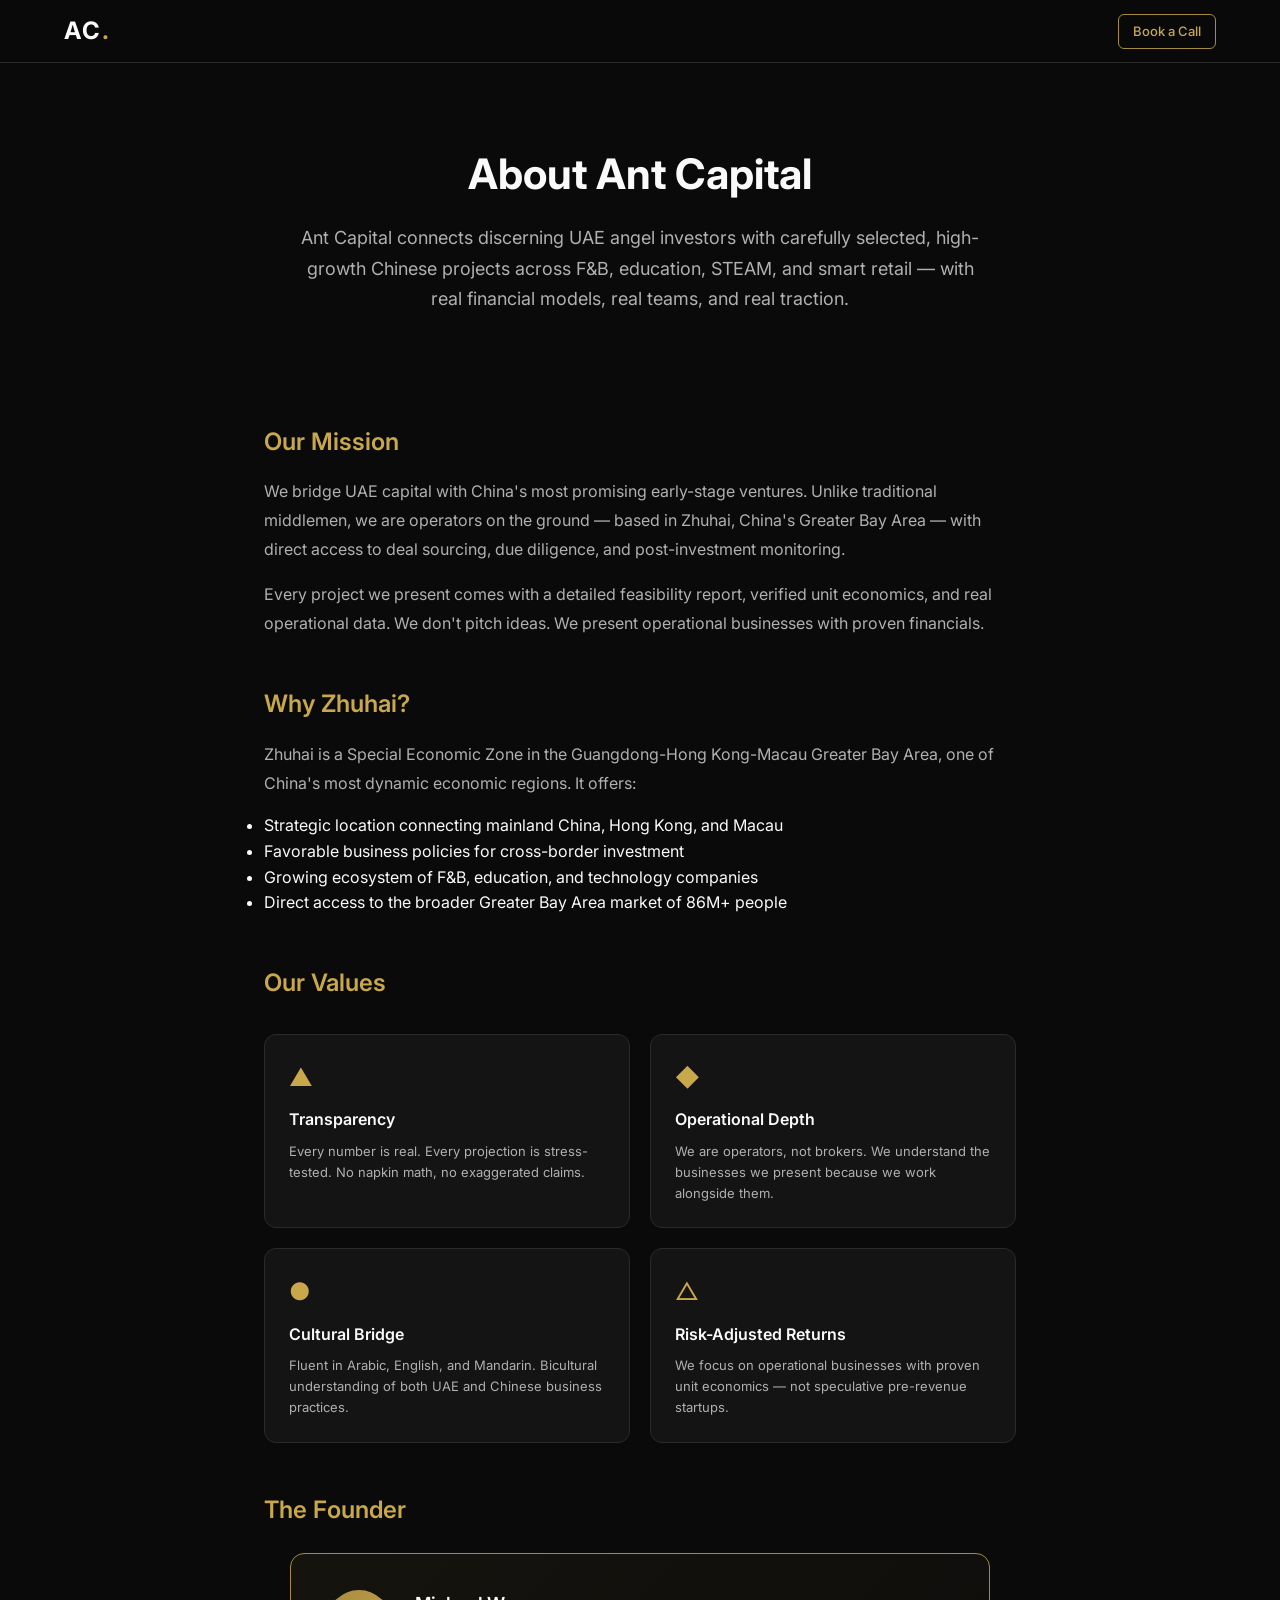
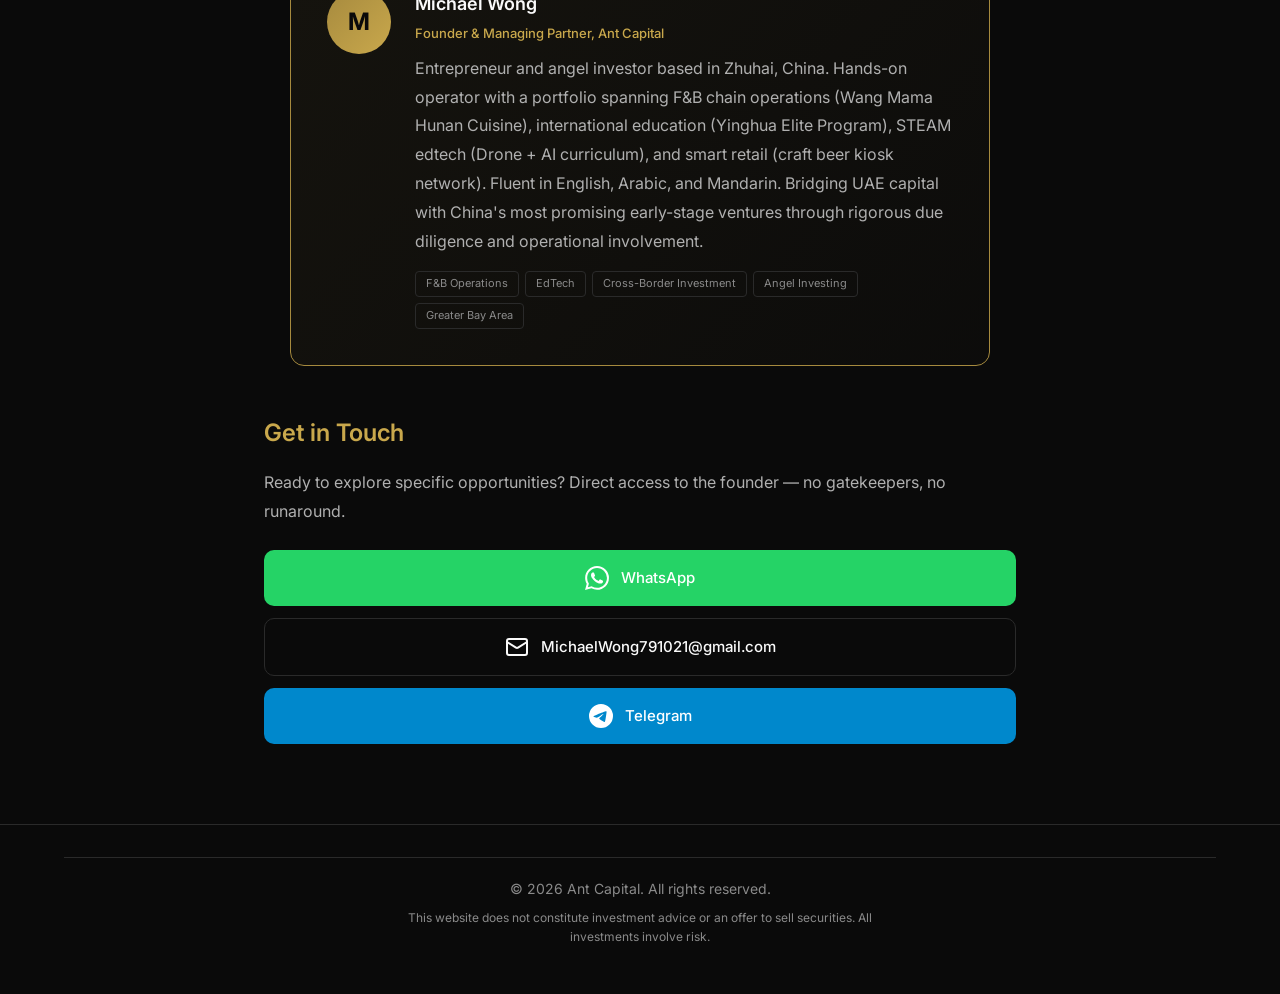
==== commit fcf45d18: "Update contact email to MichaelWong791021@gmail.com (16 occurrences across 5 files)" ====
--- a/about.html
+++ b/about.html
@@ -45,7 +45,7 @@
       "@type": "Person",
       "name": "Michael Wong",
       "jobTitle": "Founder & Managing Partner",
-      "email": "ant.wang@qq.com"
+      "email": "MichaelWong791021@gmail.com"
     },
     "address": {
       "@type": "PostalAddress",
@@ -145,9 +145,9 @@
       <svg width="24" height="24" viewBox="0 0 24 24" fill="currentColor"><path d="M17.472 14.382c-.297-.149-1.758-.867-2.03-.967-.273-.099-.471-.148-.67.15-.197.297-.767.966-.94 1.164-.173.199-.347.223-.644.075-.297-.15-1.255-.463-2.39-1.475-.883-.788-1.48-1.761-1.653-2.059-.173-.297-.018-.458.13-.606.134-.133.298-.347.446-.52.149-.174.198-.298.298-.497.099-.198.05-.371-.025-.52-.075-.149-.669-1.612-.916-2.207-.242-.579-.487-.5-.669-.51-.173-.008-.371-.01-.57-.01-.198 0-.52.074-.792.372-.272.297-1.04 1.016-1.04 2.479 0 1.462 1.065 2.875 1.213 3.074.149.198 2.096 3.2 5.077 4.487.709.306 1.262.489 1.694.625.712.227 1.36.195 1.871.118.571-.085 1.758-.719 2.006-1.413.248-.694.248-1.289.173-1.413-.074-.124-.272-.198-.57-.347m-5.421 7.403h-.004a9.87 9.87 0 01-5.031-1.378l-.361-.214-3.741.982.998-3.648-.235-.374a9.86 9.86 0 01-1.51-5.26c.001-5.45 4.436-9.884 9.888-9.884 2.64 0 5.122 1.03 6.988 2.898a9.825 9.825 0 012.893 6.994c-.003 5.45-4.437 9.884-9.885 9.884m8.413-18.297A11.815 11.815 0 0012.05 0C5.495 0 .16 5.335.157 11.892c0 2.096.547 4.142 1.588 5.945L.057 24l6.305-1.654a11.882 11.882 0 005.683 1.448h.005c6.554 0 11.89-5.335 11.893-11.893a11.821 11.821 0 00-3.48-8.413z"/></svg>
       <span>WhatsApp</span>
     </a>
-    <a href="mailto:ant.wang@qq.com" class="contact-btn email">
+    <a href="mailto:MichaelWong791021@gmail.com" class="contact-btn email">
       <svg width="24" height="24" viewBox="0 0 24 24" fill="none" stroke="currentColor" stroke-width="2" stroke-linecap="round" stroke-linejoin="round"><rect x="2" y="4" width="20" height="16" rx="2"/><path d="m22 7-8.97 5.7a1.94 1.94 0 0 1-2.06 0L2 7"/></svg>
-      <span>ant.wang@qq.com</span>
+      <span>MichaelWong791021@gmail.com</span>
     </a>
     <a href="https://t.me/MichaelWong7898" class="contact-btn telegram" target="_blank" rel="noopener">
       <svg width="24" height="24" viewBox="0 0 24 24" fill="currentColor"><path d="M11.944 0A12 12 0 0 0 0 12a12 12 0 0 0 12 12 12 12 0 0 0 12-12A12 12 0 0 0 12 0a12 12 0 0 0-.056 0zm4.962 7.224c.1-.002.321.023.465.14a.506.506 0 0 1 .171.325c.016.093.036.306.02.472-.18 1.898-.962 6.502-1.36 8.627-.168.9-.499 1.201-.82 1.23-.696.065-1.225-.46-1.9-.902-1.056-.693-1.653-1.124-2.678-1.8-1.185-.78-.417-1.21.258-1.91.177-.184 3.247-2.977 3.307-3.23.007-.032.014-.15-.056-.212s-.174-.041-.249-.024c-.106.024-1.793 1.14-5.061 3.345-.48.33-.913.49-1.302.48-.428-.008-1.252-.241-1.865-.44-.752-.245-1.349-.374-1.297-.789.027-.216.325-.437.893-.663 3.498-1.524 5.83-2.529 6.998-3.014 3.332-1.386 4.025-1.627 4.476-1.635z"/></svg>
--- a/style.css
+++ b/style.css
@@ -928,18 +928,61 @@
   .topbar-cta { display: none; }
 }
 
-/* ==================== Stats Banner ==================== */
-.stats-banner {
-  padding: 8px 0;
+/* ==================== Stats Bar ==================== */
+.stats-bar {
+  padding: 16px 0;
   background: var(--dark-card);
   border-top: 1px solid var(--dark-border);
+  border-bottom: 1px solid var(--dark-border);
+}
+
+.stats-grid {
+  display: flex;
+  justify-content: center;
+  align-items: center;
+  gap: 0;
+}
+
+.stat-item {
   text-align: center;
-}
-
-.stats-banner-text {
-  font-size: 12px;
-  color: #555;
-  letter-spacing: 0.3px;
+  padding: 0 32px;
+}
+
+.stat-number {
+  display: block;
+  font-size: 26px;
+  font-weight: 700;
+  color: var(--gold);
+  letter-spacing: 1px;
+  font-family: var(--font-heading);
+}
+
+.stat-label {
+  display: block;
+  font-size: 11px;
+  color: #777;
+  text-transform: uppercase;
+  letter-spacing: 1.5px;
+  margin-top: 4px;
+}
+
+.stat-divider {
+  width: 1px;
+  height: 36px;
+  background: var(--dark-border);
+}
+
+@media (max-width: 640px) {
+  .stats-grid {
+    flex-wrap: wrap;
+    gap: 16px;
+  }
+  .stat-item {
+    padding: 0 16px;
+  }
+  .stat-divider {
+    display: none;
+  }
 }
 
 /* ==================== Footer Grid ==================== */
